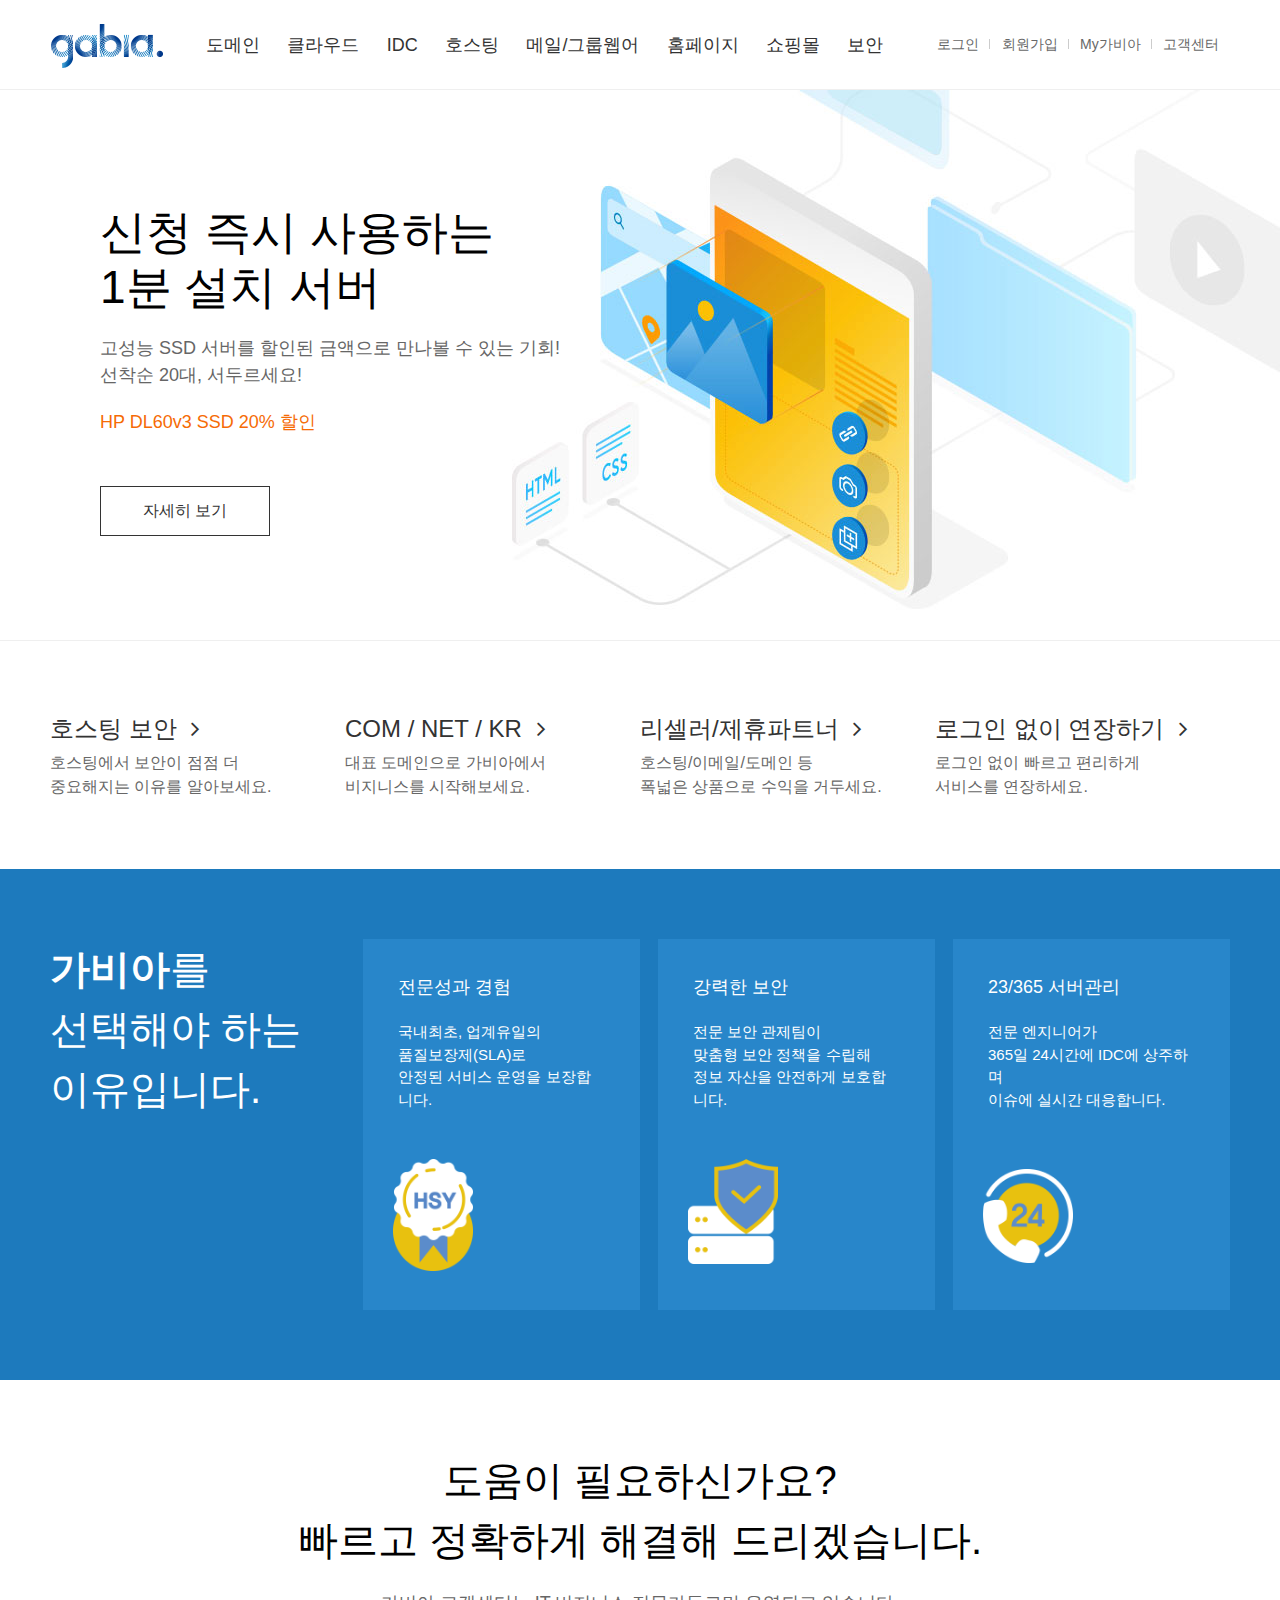
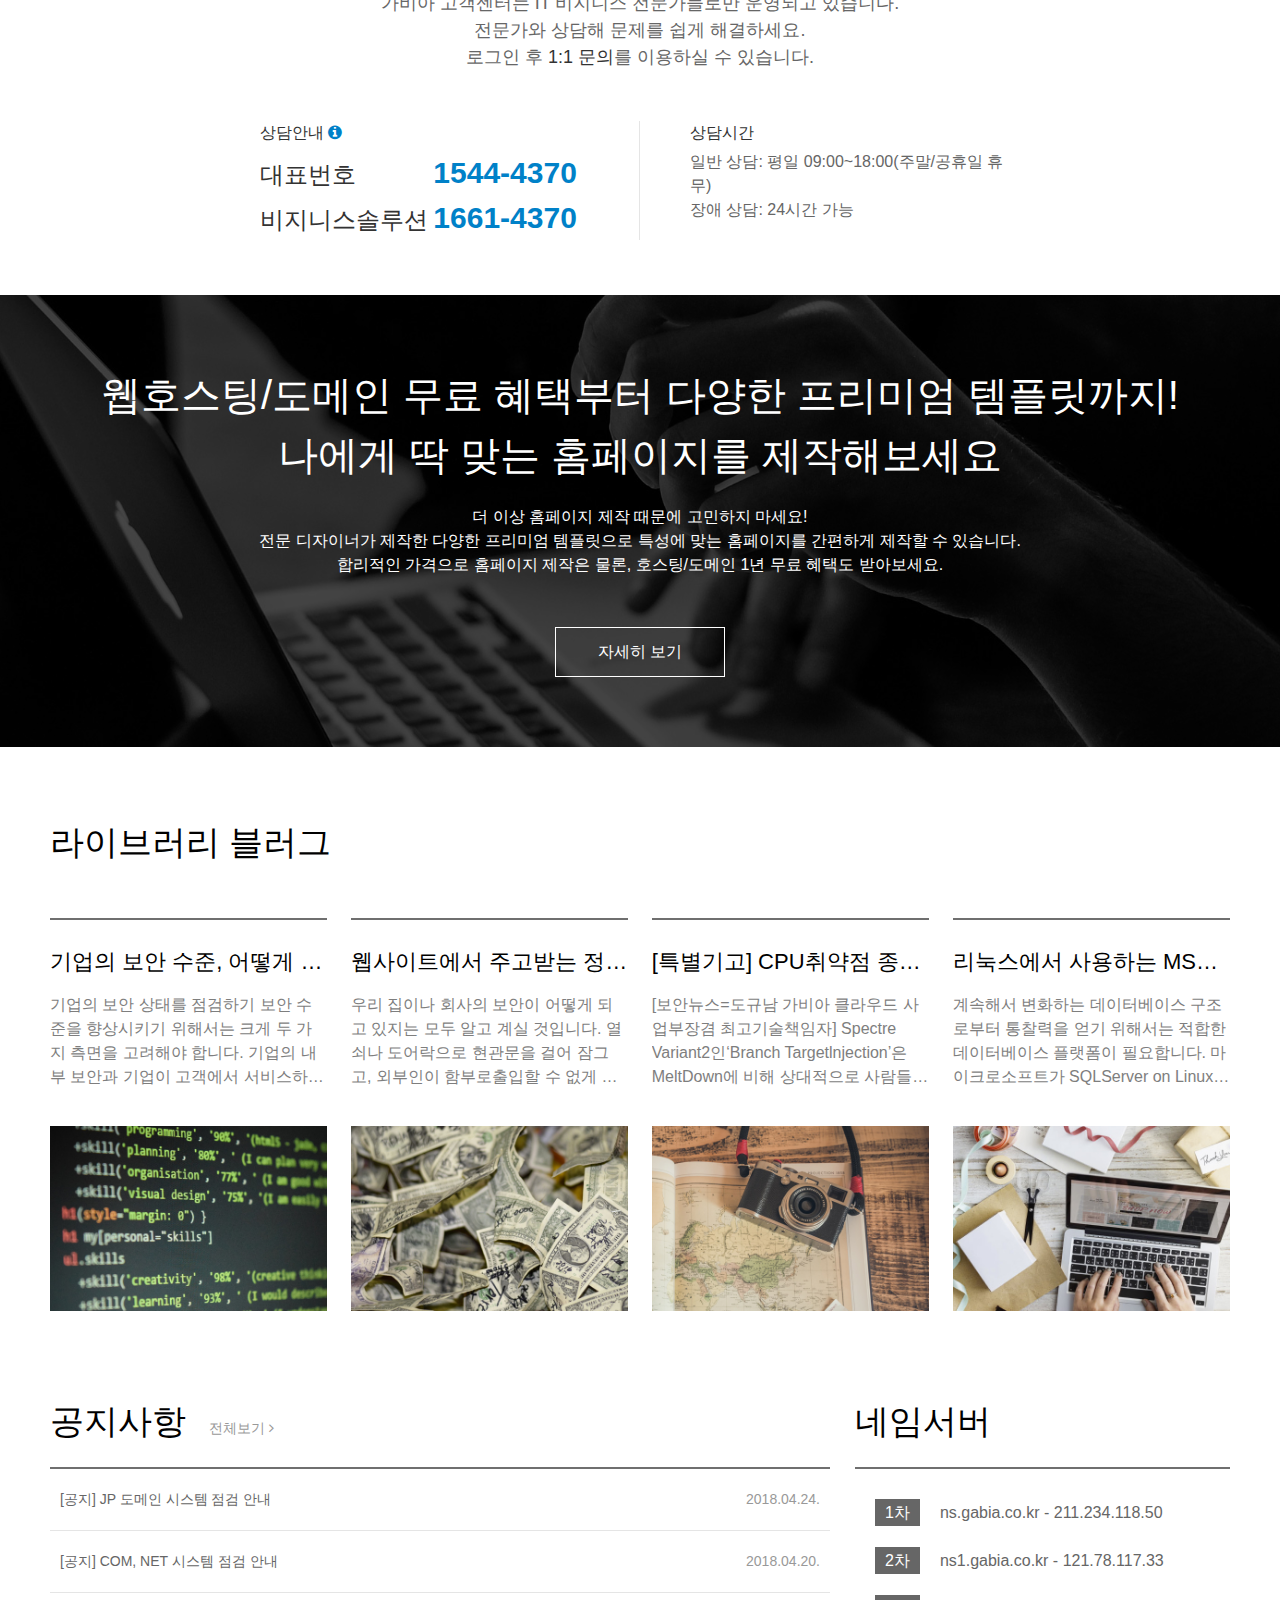
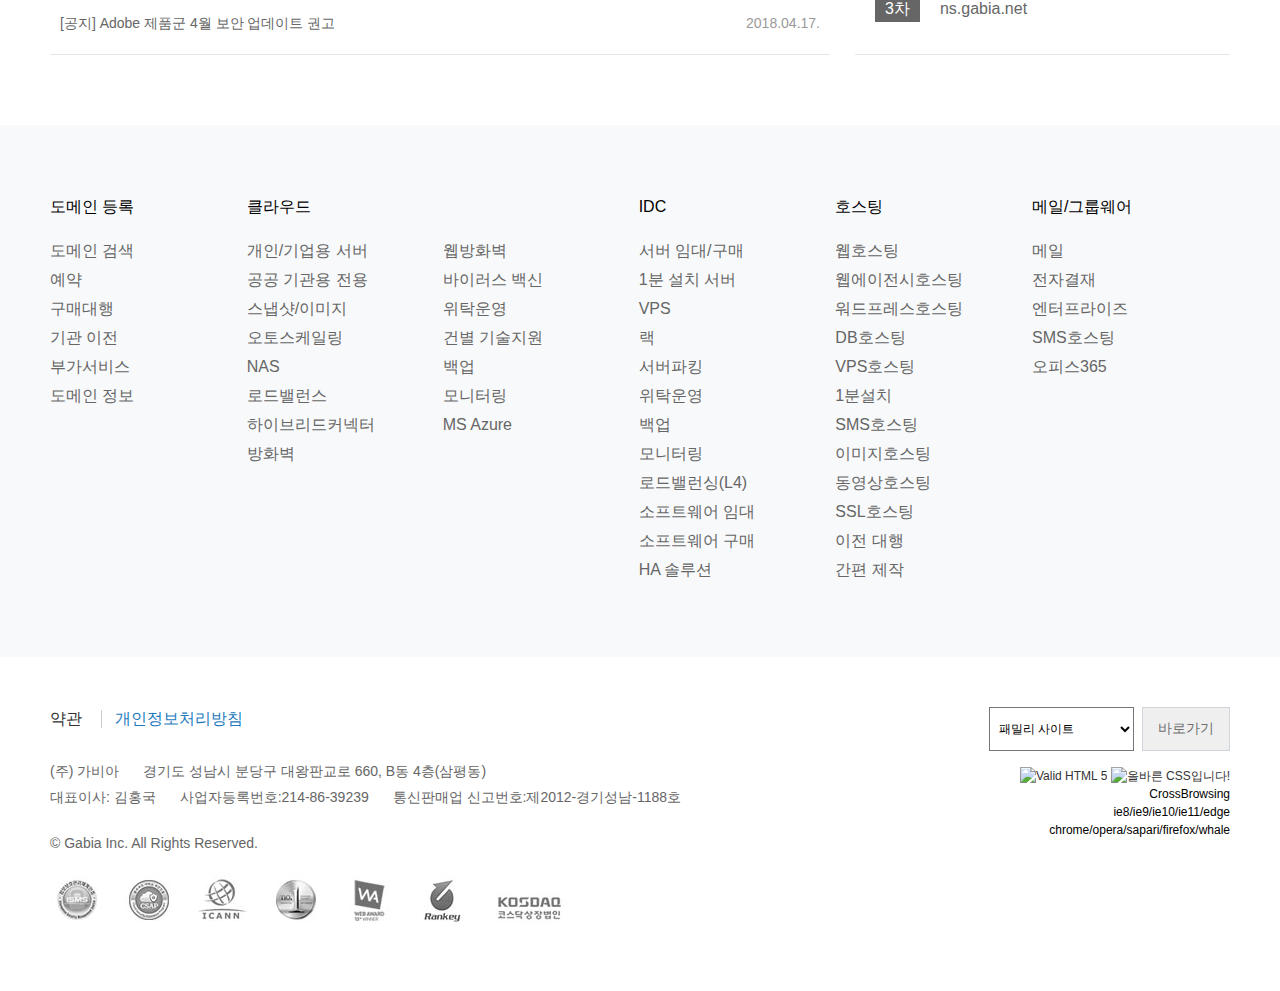
==== gabia/index.html @ 4d536f3e "v1.0_2018.05.11" ====
<!DOCTYPE html>
<html lang="ko">
<head>
	<meta charset="UTF-8">
	<meta name="author" content="suhyun">
	<meta name="description" content="기업사이트 가비아 따라하기 샘플입니다.">
	<meta name="keywords" content="따라하기, 사이트만들기, 기업사이트">
	<title>기업 사이트 샘플</title>

	<!-- style -->
	<link rel="stylesheet" href="assets/css/reset.css">
	<link rel="stylesheet" href="assets/css/style.css">

	<!-- font -->
	<link rel="stylesheet" href="assets/css/font-awesome.css">
    
    <!-- html5shiv -->
    <script src="assets/js/html5shiv.js"></script>
    
    <!-- ie checker -->
    <script src="assets/js/ie-checker.js"></script>
    
    <!--[If IE 8]>
	    <script type="text/javascript">
	        alert("Please Upgrade Your BROWSER !");
	    </script>
	<![endif]-->
</head>
<body>
	<div id="wrap">
		<header id="header">
			<div class="container">
				<div class="header">
					<h1><img src="assets/img/logo.png" alt="가비아"></h1>
					<nav class="gnb">
						<ul>
							<li><a href="#">도메인</a></li>     
							<li><a href="#">클라우드 </a></li>    
							<li><a href="#">IDC </a></li>   
							<li><a href="#">호스팅</a></li>
							<li><a href="#">메일/그룹웹어</a></li>      
							<li><a href="#">홈페이지</a></li>    
							<li><a href="#">쇼핑몰</a></li>    
							<li><a href="#">보안</a></li>
						</ul>
					</nav>
					<ul class="quick">
						<li><a href="#">로그인</a></li>
						<li><a href="#">회원가입</a></li>
						<li><a href="#">My가비아</a></li>
						<li class="last"><a href="#">고객센터</a></li>
					</ul>
				</div>
			</div>
		</header>
		<!-- //header -->

		<main>
			<section id="banner">
				<div class="container">
					<div class="banner">
						<h2>신청 즉시 사용하는<br>1분 설치 서버</h2>
						<p>고성능 SSD 서버를 할인된 금액으로 만나볼 수 있는 기회!<br>선착순 20대, 서두르세요!</p>
						<em>HP DL60v3 SSD 20% 할인</em>
						<a href="#" class="view">자세히 보기</a>
					</div>
				</div>
			</section>
			<!-- //banner -->


		<section id="sbanner">
				<div class="container">
					<div class="sbanner">
						<h3 class="ir">호스팅 보안, 리셀러, 로그인 정보</h3>
						<div>
							<a href="#" target="_blank" title="새창">
								<h4>호스팅 보안 <i class="fa fa-angle-right" aria-hidden="true"></i></h4>
								<p>호스팅에서 보안이 점점 더<br>중요해지는 이유를 알아보세요.</p>
							</a>
						</div>
						<div>
							<a href="#" target="_blank" title="새창">
								<h4>COM / NET / KR <i class="fa fa-angle-right" aria-hidden="true"></i></h4>
								<p>대표 도메인으로 가비아에서<br>비지니스를 시작해보세요.</p>
							</a>
						</div>
						<div>
							<a href="#" target="_blank" title="새창">
								<h4>리셀러/제휴파트너 <i class="fa fa-angle-right" aria-hidden="true"></i></h4>
								<p>호스팅/이메일/도메인 등<br>폭넓은 상품으로 수익을 거두세요.</p>
							</a>
						</div>
						<div>
							<a href="#" target="_blank" title="새창">
								<h4>로그인 없이 연장하기 <i class="fa fa-angle-right" aria-hidden="true"></i></h4>
								<p>로그인 없이 빠르고 편리하게<br>서비스를 연장하세요.</p>
							</a>

						</div>
					</div>
				</div>
			</section>
			<!-- //sbanner -->

		<section id="select">
			<div class="container">
				<div class="select">
					<h3><strong>가비아</strong>를<br> 선택해야 하는<br> 이유입니다.</h3>
					<div class="simg1">
						<h4>전문성과 경험</h4>
						<p>국내최초, 업계유일의<br>품질보장제(SLA)로<br>안정된 서비스 운영을 보장합니다.</p>
					</div>
					<div class="simg2">
						<h4>강력한 보안</h4>
						<p>전문 보안 관제팀이<br>맞춤형 보안 정책을 수립해<br>정보 자산을 안전하게 보호합니다.</p>
					</div>
					<div class="simg3">
						<h4>23/365 서버관리</h4>
						<p>전문 엔지니어가<br>365일 24시간에 IDC에 상주하며<br>이슈에 실시간 대응합니다.</p>
					</div>
				</div>
			</div>
		</section>
		<!-- //select -->


		<section id="infor">
			<div class="container">
				<div class="infor">
					<h3>도움이 필요하신가요?<br>빠르고 정확하게 해결해 드리겠습니다.</h3>
					<p>가비아 고객센터는 IT 비지니스 전문가들로만 운영되고 있습니다.<br>전문가와 상담해 문제를 쉽게 해결하세요.<br>로그인 후 <a href="#">1:1 문의</a>를 이용하실 수 있습니다.</p>
					<div class="infor-box">
						<div class="in-left">
							<h4>상담안내 <a href="#" title="팝업"><i class="fa fa-info-circle" aria-hidden="true"></i></a></h4>
							<ul>
								<li><em>대표번호</em> <strong>1544-4370</strong></li>
								<li><em>비지니스솔루션</em> <strong>1661-4370</strong></li>
							</ul>
						</div>
						<div class="in-right">
							<h4>상담시간</h4>
							<ul>
								<li>일반 상담: 평일 09:00~18:00(주말/공휴일 휴무)</li>
								<li>장애 상담: 24시간 가능</li>
							</ul>
						</div>
					</div>
				</div>
			</div>
		</section>


		<section id="ad">
			<div class="container">
				<div class="ad">
					<h3>웹호스팅/도메인 무료 혜택부터 다양한 프리미엄 템플릿까지!<br>나에게 딱 맞는 홈페이지를 제작해보세요</h3>
					<p>더 이상 홈페이지 제작 때문에 고민하지 마세요!<br>전문 디자이너가 제작한 다양한 프리미엄 템플릿으로 특성에 맞는 홈페이지를 간편하게 제작할 수 있습니다.<br>합리적인 가격으로 홈페이지 제작은 물론, 호스팅/도메인 1년 무료 혜택도 받아보세요.</p>
					<a href="#" class="view" title="새창">자세히 보기</a>
				</div>
			</div>
		</section>
		<!-- //ad -->


		<section id="blog">
			<div class="container">
				<div class="blog">
					<h3>라이브러리 블러그</h3>
					<div class="blog-wrap">
						<div>
							<h4>기업의 보안 수준, 어떻게 높일까?</h4>
							<p>기업의 보안 상태를 점검하기 보안 수준을 향상시키기 위해서는 크게 두 가지 측면을 고려해야 합니다. 기업의 내부 보안과 기업이 고객에서 서비스하는 부분에 대한 보안입니다. 이업 내부...</p>
							<figure>
								<img src="assets/img/blog-bg1.jpg" alt="기업의 보안 수준과 관련된 이미지">
							</figure>
						</div>
						<div>
							<h4>웹사이트에서 주고받는 정보는 어떻게 보호될까?</h4>
							<p>우리 집이나 회사의 보안이 어떻게 되고 있지는 모두 알고 계실 것입니다. 열쇠나 도어락으로 현관문을 걸어 잠그고, 외부인이 함부로출입할 수 없게 통제합니다. 그렇다면 방문하는 웹사이트의...</p>
							<figure>
								<img src="assets/img/blog-bg2.jpg" alt="">
							</figure>
						</div>
						<div>
							<h4>[특별기고] CPU취약점 종합보고서③:Spectre Variant2</h4>
							<p>[보안뉴스=도규남 가비아 클라우드 사업부장겸 최고기술책임자] Spectre Variant2인‘Branch Targetlnjection’은 MeltDown에 비해 상대적으로 사람들이 덜 인지하는 취약점이다. MeltDown 취약점을 방치할 경우 가능한상황에 대해서는 ...</p>
							<figure>
								<img src="assets/img/blog-bg3.jpg" alt="">
							</figure>
						</div>
						<div class="last">
							<h4>리눅스에서 사용하는 MSSQLServer2017</h4>
							<p>계속해서 변화하는 데이터베이스 구조로부터 통찰력을 얻기 위해서는 적합한 데이터베이스 플랫폼이 필요합니다. 마이크로소프트가 SQLServer on Linux 2017을 출시하면서, 이제 SQL Server를 리눅스 운영 환경에서 사용할...</p>
							<figure>
								<img src="assets/img/blog-bg4.jpg" alt="">
							</figure>
						</div>
					</div>
					<div class="notice-wrap">
						<div class="nw-left">
							<h3>공지사항</h3>
								<a href="#" class="total">전체보기 <i class="fa fa-angle-right" aria-hidden="true"></i></a>
								<ul>
									<li><a href="#">[공지] JP 도메인 시스템 점검 안내</a><span>2018.04.24.</span></li>
									<li><a href="#">[공지] COM, NET 시스템 점검 안내</a><span>2018.04.20.</span></li>
									<li><a href="#">[공지] Adobe 제품군 4월 보안 업데이트 권고</a><span>2018.04.17.</span></li>
								</ul>
							</div>
						<div class="nw-right">
							<h3>네임서버</h3>
							<ul>
								<li><span>1차</span>ns.gabia.co.kr - 211.234.118.50</li>
								<li><span>2차</span>ns1.gabia.co.kr - 121.78.117.33</li>
								<li><span>3차</span>ns.gabia.net</li>
							</ul>
						</div>
					</div>
				</div>
			</div>
		</section>
		<!-- //blog -->


		<section id="site">
			<h3 class="ir">사이트 전체 메뉴</h3>
				<div class="container">
					<div class="site">
						<div>
							<h4>도메인 등록</h4>
							<ul>
								<li><a href="#">도메인 검색</a></li>
								<li><a href="#">예약</a></li>
								<li><a href="#">구매대행</a></li>
								<li><a href="#">기관 이전</a></li>
								<li><a href="#">부가서비스</a></li>
								<li><a href="#">도메인 정보</a></li>
							</ul>
						</div>
						<div class="two">
							<h4>클라우드</h4>
							<ul>
								<li><a href="#">개인/기업용 서버</a></li>
								<li><a href="#">웹방화벽</a></li>
								<li><a href="#">공공 기관용 전용</a></li>
								<li><a href="#">바이러스 백신</a></li>
								<li><a href="#">스냅샷/이미지</a></li>
								<li><a href="#">위탁운영</a></li>
								<li><a href="#">오토스케일링</a></li>
								<li><a href="#">건별 기술지원</a></li>
								<li><a href="#">NAS</a></li>
								<li><a href="#">백업</a></li>
								<li><a href="#">로드밸런스</a></li>
								<li><a href="#">모니터링</a></li>
								<li><a href="#">하이브리드커넥터</a></li>
								<li><a href="#">MS Azure</a></li>
								<li><a href="#">방화벽</a></li>
							</ul>
						</div>
						<div>
							<h4>IDC</h4>
							<ul>
								<li><a href="#">서버 임대/구매</a></li>
								<li><a href="#">1분 설치 서버</a></li>
								<li><a href="#">VPS</a></li>
								<li><a href="#">랙</a></li>
								<li><a href="#">서버파킹</a></li>
								<li><a href="#">위탁운영</a></li>
								<li><a href="#">백업</a></li>
								<li><a href="#">모니터링</a></li>
								<li><a href="#">로드밸런싱(L4)</a></li>
								<li><a href="#">소프트웨어 임대</a></li>
								<li><a href="#">소프트웨어 구매</a></li>
								<li><a href="#">HA 솔루션</a></li>
							</ul>
						</div>
						<div>
							<h4>호스팅</h4>
							<ul>
								<li><a href="#">웹호스팅</a></li>
								<li><a href="#">웹에이전시호스팅</a></li>
								<li><a href="#">워드프레스호스팅</a></li>
								<li><a href="#">DB호스팅</a></li>
								<li><a href="#">VPS호스팅</a></li>
								<li><a href="#">1분설치</a></li>
								<li><a href="#">SMS호스팅</a></li>
								<li><a href="#">이미지호스팅</a></li>
								<li><a href="#">동영상호스팅</a></li>
								<li><a href="#">SSL호스팅</a></li>
								<li><a href="#">이전 대행</a></li>
								<li><a href="#">간편 제작</a></li>
							</ul>
						</div>
						<div>
							<h4>메일/그룹웨어</h4>
							<ul>
								<li><a href="#">메일</a></li>
								<li><a href="#">전자결재</a></li>
								<li><a href="#">엔터프라이즈</a></li>
								<li><a href="#">SMS호스팅</a></li>
								<li><a href="#">오피스365</a></li>
							</ul>
						</div>
					</div>
				</div>
			</section>
			<!-- //site -->

		</main>

		<footer id="footer">
			<h3 class="ir">푸터 정보</h3>
			<div class="container">
				<div class="footer">
					<ul class="policy">
						<li><a href="#">약관</a></li>
						<li class="last"><a href="#">개인정보처리방침</a></li>
					</ul>
					<address class="address">
						<ul>
							<li><span>(주) 가비아</span> 경기도 성남시 분당구 대왕판교로 660, B동 4층(삼평동)</li>
							<li><span>대표이사: 김홍국</span> <span>사업자등록번호:214-86-39239</span> 통신판매업 신고번호:제2012-경기성남-1188호</li>
						</ul>
						<p>&copy; Gabia Inc. All Rights Reserved.</p>
					</address>
					<ul class="icon">
						<li><a href="#"><img src="assets/img/footer-bg1.jpg" alt="아이콘설명1"></a></li>
						<li><a href="#"><img src="assets/img/footer-bg2.jpg" alt="아이콘설명2"></a></li>
						<li><a href="#"><img src="assets/img/footer-bg3.jpg" alt="아이콘설명3"></a></li>
						<li><a href="#"><img src="assets/img/footer-bg4.jpg" alt="아이콘설명4"></a></li>
						<li><a href="#"><img src="assets/img/footer-bg5.jpg" alt="아이콘설명5"></a></li>
						<li><a href="#"><img src="assets/img/footer-bg6.jpg" alt="아이콘설명6"></a></li>
						<li><a href="#"><img src="assets/img/footer-bg7.jpg" alt="아이콘설명7"></a></li>
					</ul>
					<div class="family">
						<label for="family-site" class="ir">패밀리 사이트</label>
						<select id="family-site"  title="가비아 패밀리 사이트 목록 바로가기">
							<option value>패밀리 사이트</option>
							<option value="https://naver.com">기업 도메인</option>
							<option value="https://naver.com">하이윅스</option>
							<option value="https://naver.com">IX서비스</option>
						</select>
						<button type="button" class="family-btn">바로가기</button>
					</div>
					<div class="w3c">
                        <a href="http://validator.kldp.org/check?uri=referer"
                    onclick="this.href=this.href.replace(/referer$/,encodeURIComponent(document.URL))"><img
                    src="http://validator.kldp.org/w3cimgs/validate/html5-blue.png" alt="Valid HTML 5" height="15" width="80">
                        </a>
                        <a href="http://jigsaw.w3.org/css-validator/check/referer">
                            <img style="border:0;width:88px;height:15px"
                            src="http://validator.kldp.org/w3cimgs/validate/css-green.png"
                            alt="올바른 CSS입니다!" />
                        </a>
                        <p>CrossBrowsing<br>ie8/ie9/ie10/ie11/edge
                            <br>chrome/opera/sapari/firefox/whale
                        </p>
					</div>
				</div>
			</div>
		</footer>
		<!-- //footer -->
<!-- //footer -->
	</div>
</body>
</html>
---- gabia/assets/css/style.css ----
/* layout */
#wrap {}
#header {height: 89px; border-bottom: 1px solid #efefef;}
#banner {height: 550px; background: url(../img/banner-bg3.jpg) no-repeat center top; }
#sbanner {border-top: 1px solid #efefef;}
#select {background-color: #1d7abd;}
#infor {height: 515px; background-color: #fff; }
#ad {position: relative; background: url(../img/ad-bg.jpg) no-repeat center top;  z-index: 1; background-size: cover;}
#ad:before {content: ''; width: 100%; height: 100%; background-color: rgba(0,0,0,0.7);position:absolute; left:0; top:0;}
#blog {}
#site {background-color: #f8f9fa;}
#footer {}

/* container */
.container {width: 1180px; height: inherit; /* background-color:rgba(0,0,0,0.5); */ margin:0 auto; }

/* header */
.header {overflow: hidden;  }
.header h1 {float: left; padding-top: 24px; padding-right: 30px;}
.header a:hover {color:#1d7abd;}
.header .gnb {float: left;  }
.header .gnb li {display: inline;}
.header .gnb li a {font-size: 18px; padding: 32px 12px; display: inline-block; }
.header .quick {float: right;  }
.header .quick li {position: relative; display: inline;}
.header .quick li:before {content: ''; width: 1px; height: 10px; background-color:#ccc; 
position: absolute; right: 0; top: 1px; }
/* .header .quick li:last-child:before {width: 0; height: 0;} */
.header .quick li.last:before {width: 0; height: 0;}
.header .quick li a {font-size: 14px; padding: 34px 11px 34px 8px; display: inline-block; color: #676767;}

/* banner */
.banner {padding: 115px 50px; }
.banner h2 {font-size: 46px; line-height: 55px; }
.banner p {font-size: 18px;  padding: 20px 0; color: #666;  font-weight: 300;}
.banner em {font-size: 18px; color: #f66b05; display: block;}
.banner .view {font-size: 16px; display: inline-block; margin-top: 50px;  border: 1px solid #333;background-color: #fff; padding: 12px 42px; transition: all 0.3s ease;}
.banner .view:hover {background-color: #000; color: #fff;}

/* sbanner */
.sbanner {overflow: hidden; padding: 70px 0; }
.sbanner > div {float: left; width: 25%; }
.sbanner > div h4 {font-size: 24px; padding-bottom: 4px; }
.sbanner > div h4 i {padding-left: 8px;}
.sbanner > div h4:hover {text-decoration: underline;}
.sbanner > div p {font-size: 16px; color: #676767; }

/* select */
.select {overflow: hidden; padding: 70px 0;}
.select h3 {float: left; width: 25%; font-size: 40px; color:#fff; }
.select > div {float: left; width: 17.5%; margin-left: 1.5%; padding: 3%; height: 300px; }
.select > div.simg1 {background: #2886ca url(../img/select-bg1.png) no-repeat 30px 220px; background-size: 80px; }
.select > div.simg2 {background: #2886ca url(../img/select-bg2.png) no-repeat 30px 220px; background-size: 90px; }
.select > div.simg3 {background: #2886ca url(../img/select-bg3.png) no-repeat 30px 230px; background-size: 90px; }
.ie8 .select > div.simg1 {background: #2886ca url(../img/select-bg1-ie8.png) no-repeat 30px 220px;}
.ie8 .select > div.simg2 {background: #2886ca url(../img/select-bg2-ie8.png) no-repeat 30px 220px;}
.ie8 .select > div.simg3 {background: #2886ca url(../img/select-bg3-ie8.png) no-repeat 30px 220px;}
.select > div h4 {font-size: 18px; color: #fff; padding-bottom: 20px;  }
.select > div p {font-size: 15px; color: #fff; }

/* infor */
.infor {padding: 70px 0; text-align: center;}
.infor h3 {font-size: 40px; padding-bottom: 20px; font-weight: 300;}
.infor p {font-size: 18px; color: #666; padding-bottom: 50px;}
.infor .infor-box {overflow: hidden; text-align: left; padding: 0 210px;}
.infor .infor-box h4 {font-size: 16px; color: #333; padding-bottom: 5px;}
.infor .infor-box h4 i {color: #0081c8;}
.infor .infor-box .in-left {float: left; width: 50%;border-right: 1px solid #e5e5e5; box-sizing: border-box;}
.infor .infor-box .in-left em {font-size: 24px; color: #333; width: 170px; display: inline-block;}
.infor .infor-box .in-left strong {font-size: 30px; color: #0081c8;}
.infor .infor-box .in-right {float: left; width: 50%; padding-left: 50px; box-sizing: border-box;}
.infor .infor-box .in-right li{font-size: 16px; color: #666;}

/* ad */
.ad {padding: 70px 0; text-align: center; z-index: 10; position: relative;}
.ad h3 {font-size: 40px; padding-bottom: 20px; color: #fff;}
.ad p {font-size: 16px; color: #fff;}
.ad .view {font-size: 16px; display: inline-block; margin-top: 50px;  border: 1px solid #fff;padding: 12px 42px; transition: all 0.3s ease; color: #fff;}
.ad .view:hover {background-color: #fff; color: #000;}

/* blog */
.blog {padding: 70px 0;}
.blog h3 {font-size: 34px; margin-bottom: 50px;}
.blog .blog-wrap {overflow: hidden; margin-bottom: 80px; }
.blog .blog-wrap > div {float: left; width: 23.5%; margin-right: 2%; border-top: 2px solid #6f6f6f;}
/* .blog .blog-wrap > div:last-child {margin-right: 0;} */
.blog .blog-wrap > div.last {margin-right: 0;}
.blog .blog-wrap > div h4 {font-size: 22px; padding: 25px 0 15px; overflow: hidden; text-overflow: ellipsis; white-space: nowrap;  }
.blog .blog-wrap > div p {font-size: 16px; color: #7e7e7e; margin-bottom: 40px;  height: 93px;
	overflow: hidden; 
	text-overflow: ellipsis;
      display: -webkit-box;
      -webkit-line-clamp: 4; 
      -webkit-box-orient: vertical;}
.blog .blog-wrap > div figure img {width: 100%;  }
.blog .notice-wrap {overflow: hidden; }
.blog .notice-wrap .nw-left {float: left; width: 780px; }
.blog .notice-wrap .nw-left h3 {font-size: 34px;  margin-bottom: 20px; margin-right: 20px; display: inline-block;}
.blog .notice-wrap .nw-left .total {font-size: 14px; color: #999;  }
.blog .notice-wrap .nw-left ul {border-top: 2px solid #6f6f6f;  }
.blog .notice-wrap .nw-left li {overflow: hidden; padding: 20px 10px;  border-bottom: 1px solid #e5e5e5;}
.blog .notice-wrap .nw-left li a {float: left; width: 80%; color: #666; font-size: 14px;  }
.blog .notice-wrap .nw-left li span {float: right; width: 20%; text-align: right;  font-size: 14px; color:#999; }
.blog .notice-wrap .nw-right {float: right; width: 375px; height: 257px;}
.blog .notice-wrap .nw-right h3 {font-size: 34px;  margin-bottom: 20px;}
.blog .notice-wrap .nw-right ul {border-top: 2px solid #6f6f6f; padding: 20px; border-bottom: 1px solid #e5e5e5; height: 145px; }
.blog .notice-wrap .nw-right ul li {padding: 12px 0; font-size: 16px; color: #666; }
.blog .notice-wrap .nw-right ul li span {background-color: #666; color: #fff; margin-right: 20px; padding:5px 10px;}

/* site */
.site {overflow: hidden;  padding: 70px 0;}
.site > div {width: 16.666%; float: left; }
.site > div h4 {font-size: 16px; /* font-weight: bold; */ padding-bottom: 20px;}
.site > div li {padding-bottom: 5px;}
.site > div li a {font-size: 16px; color: #666;	}
.site > div.two {width: 33.22222%;}
.site > div.two ul {overflow: hidden;}
.site > div.two li {float: left; width: 50%;}

/* footer */
.footer {position: relative; padding: 50px 0;}
.footer .policy {padding-bottom: 30px;  }
.footer .policy li {position: relative; display: inline-block; padding: 0 20px 0 10px;}
.footer .policy li:before {content: ''; width: 1px; height: 18px; background-color: #ccc; position: absolute; right: 0; top: 3px;}
.footer .policy li a {font-size: 16px;}
.footer .policy li:first-child {padding-left: 0;}
/* .footer .policy li:last-child:before {width: 0; height: 0;}
.footer .policy li:last-child a {color: #1d7abd;} */
.footer .policy li.last:before {width: 0; height: 0;}
.footer .policy li.last a {color: #1d7abd;} 
.footer .address {color: #666; font-size: 14px;}
.footer .address li {padding-bottom: 5px;}
.footer .address span {padding-right: 20px;}
.footer .address p {padding:20px 0;}
.footer .icon {overflow: hidden;  }
.footer .icon li {float: left; padding-right: 20px;}
.footer .icon li:last-child {padding-top: 9px;}
.footer .family {position: absolute; right: 0; top: 50px;}
.footer .family select {background-color: #fff; width: 145px; height: 44px; padding-left: 5px; margin-right: 5px;}
.footer .family button {padding: 10px 15px 11px; border: 1px solid #cfd5da; font-size: 14px; color: #707070;}
.ie8 .footer .family button {vertical-align:15px;}
.footer .w3c {position: absolute; right: 0; top: 110px; text-align: right;}


/* sub page */
#sub-banner {background: url(../img/server-bg1.png) repeat-x center top; }
#sub-banner.mail-bg {background: url(../img/mail-bg1.png) repeat-x center top; }
#sub-banner.service-bg {background: url(../img/service-bg1.png) repeat-x center top; }
#sub-banner.hosting-bg {background: url(../img/hosting-bg1.png) repeat-x center top; }
#product-table {}


/* sub-banner */
.sub-banner {overflow: hidden; padding: 80px 0; color: #fff; }
.sub-banner .sub-left {float: left; width: 760px;  }
.sub-banner .sub-left  h2 { font-size: 40px; }
.sub-banner .sub-left p {font-size: 16px;}
.sub-banner .sub-right {float: right; width: 410px;padding-top: 15px; }
.sub-banner .sub-right li {display: inline; margin-left: 10px;}
.sub-banner .sub-right li a {display: inline-block; color: #b2ddf9; font-size: 18px; border: 2px solid #b2ddf9; border-radius: 50px; width: 65px; height: 50px; padding-left: 55px; line-height: 50px;}
.sub-banner li.ic1  a {background: url(../img/hosting-con1.png) no-repeat 18px 13px; }
.sub-banner li.ic2  a {background: url(../img/hosting-con2.png) no-repeat 18px 13px; }
.sub-banner li.ic3  a {background: url(../img/hosting-con3.png) no-repeat 18px 13px; }
.sub-banner .sub-right li a:hover {color:#fff; border-color: #fff;}

/* product-table */
.product-table {padding: 80px 0;}
.product-table .more {text-align: center; padding: 20px 0 40px; font-size: 14px;  }
.product-table .list {  }
.product-table .list li {position: relative; font-size: 14px; line-height: 28px; padding-left: 10px; }
.product-table .list li:before {content: ''; width: 3px; height: 3px; background: #333; position: absolute; left: 0; top: 12px; }
.product-table .list .help {font-size:  18px;}

.product-table .table-title1 {}
.product-table .table-style1 {}

/* table-title1 */
.table-title1 {position: relative; padding-bottom: 20px;}
.table-title1 li {display: inline; }
.table-title1 li a { font-size: 18px; color: #999; padding: 0 10px; }
.table-title1 li.active a {color:#333;}
.table-title1 .detail {position: absolute; right: 0; top: 0; font-size: 18px; color:#1d7abd;}

/* table-style1 */
.table-style1 table {border-top: 2px solid #6f6f6f; border-bottom: 1px solid #9a9a9a; font-size: 16px; text-align: center; color: #666;}
.table-style1 table thead th {background-color:#f9fafc; padding:20px 30px; border-bottom: 1px solid #ccc; border-right: 1px solid #e4e4e4;  }
.table-style1 table thead th:last-child {border-right: 0;  }
.table-style1 table tbody td {padding:20px 30px; border-bottom: 1px solid #e4e4e4;  border-right: 1px solid #e4e4e4;}
.table-style1 table tbody td:last-child {border-right: 0;  }


.table-style1 .left {text-align: left;  }
.table-style1 .center {text-align: center;  }
.table-style1 .black {color: #000; }
.table-style1 .hot {background-color: #ff9900; color: #fff; font-size: 14px; line-height: 20px;padding: 2px 10px 0px 10px;  display: inline-block; vertical-align: 4px;}
.table-style1 .large {font-size: 28px; line-height: 38px; }
.table-style1 .small {font-size: 14px;  }
.table-style1 .view {display: inline-block; padding: 5px 45px; color: #fff; background-color: #3090d6; font-size: 16px;  }





/*.table-style1{}
.table-style1 table {border-top: 2px solid  #6f6f6f; border-bottom: 1px solid  #9a9a9a;}
.table-style1 table thead tr { }
.table-style1 table thead th { background-color: #f9fafc; border-right: 1px solid #e4e4e4; border-bottom: 1px solid #e4e4e4; padding: 20px 0; font-size: 17px; color: #333; }
.table-style1 table thead th:first-child {padding-left: 20px; padding-right: 20px; text-align: left;}
.table-style1 table thead th:last-child {border-right: none; }
.table-style1 table tbody tr{border-bottom: 1px solid #e4e4e4;background-color: #fff;  }
.table-style1 table tbody td { padding: 30px; border-right: 1px solid #e4e4e4; border-bottom: 1px solid #e4e4e4; font-size: 16px; }
.table-style1 table tbody td:last-child {border-right: none;}
.table-style1 table tbody td:first-child {padding-left: 20px; padding-right: 20px; text-align: left;} 
.table-style1 table tbody td h3 {font-size: 28px;}
.table-style1 table tbody td p {font-size: 24px;} 
.table-style1 table tbody td p span {font-size: 16px;}
.table-style1 table tbody td span.event-label { vertical-align: 5px; display: inline-block; margin-left: 5px;  padding: 0 6px; background: #ff9900; color: #fff; font-size: 14px;}
.table-style1 table tbody td span.gt-btn {border: 1px solid #3090d6; padding: 7px 38px; color: #fff; background-color: #3090d6; display: inline-block; font-size: 16px; text-align: center; white-space: nowrap; vertical-align: middle;}
.more { padding: 20px 0 50px; text-align: center; font-size: 16px;}
.text {    width: 100%;    text-align: left; font-size: 16px;     color: #666;}*/

/* table-style2 */
.table-style2{}

/* table-style3 */
.table-style3{}

#sub-select {background-color: #1d7abd; }

/* select */
.sub-select {overflow: hidden; padding: 85px 0;}
.sub-select h3 {float: left; width: 33%; font-size: 40px; font-weight: 300; line-height: 1.3; letter-spacing: -2px; color:#fff; }
.sub-select > div {float: left; width: 26%; height: 300px; margin-left: 1.5%; background-color: #2886ca; padding: 3%;}
.sub-select > div.sel1 {background: #2886ca url(../img/sub-select-bg1.png) no-repeat 30px 30px; background-size: 90px; }
.sub-select > div.sel1 a {color: #fff;}
.sub-select > div.sel2 {background: #2886ca url(../img/sub-select-bg2.png) no-repeat 30px 30px; background-size: 90px; }
.sub-select > div.sel2 a {color: #fff;}
.sub-select > div h4 {font-size: 18px; color: #fff; padding-bottom: 20px; padding-top: 150px;}
.sub-select > div h4 i {padding-left: 10px;}
.sub-select > div p {font-size: 15px; color: #fff; }

#sub-infor {height: 462px; background-color: #fff; }

/* infor */
.sub-infor { padding: 70px 0; text-align: center;}
.sub-infor h3 {font-size: 40px; padding-bottom: 20px; font-weight: 300;}
.sub-infor .sub-view {font-size: 16px; display: inline-block; margin-top: 10px;  border: 1px solid #333;background-color: #fff; padding: 12px 42px; transition: all 0.3s ease;}
.sub-infor .sub-view:hover {background-color: #000; color: #fff;}
.sub-infor .sub-infor-box {overflow: hidden; padding: 45px 210px 0 210px;}
.sub-infor .sub-infor-box .sub-infor-box1 {float: left; width: 50%; box-sizing: border-box;overflow: hidden;}
.sub-infor .sub-infor-box .sub-infor-box2 {float: left; width: 50%; padding-left: 50px; box-sizing: border-box;overflow: hidden;}
.sub-infor .sub-infor-box .sub-infor-box1 h4 {float: left;padding-top: 20px; text-align: center; width: 110px; height: 90px;color: #fff; background: #1d7abd; border-radius: 50%; font-size: 16px;}
.sub-infor .sub-infor-box .sub-infor-box1 ul {float: left;}
.sub-infor .sub-infor-box .sub-infor-box1 li em { font-size: 16px; color: #333; width: 170px; }
.sub-infor .sub-infor-box .sub-infor-box1 li strong {font-size: 16px; color: #0081c8;}
.sub-infor .sub-infor-box .sub-infor-box2 h4 { float: left;text-align: center;padding-top: 20px; width: 110px; height: 110px;color: #fff; background: #1d7abd; border-radius: 50%;  font-size: 16px;}
.sub-infor .sub-infor-box .sub-infor-box2 ul {float: left;}
.sub-infor .sub-infor-box .sub-infor-box2 li em { font-size: 16px; color: #333; width: 170px;}
.sub-infor .sub-infor-box .sub-infor-box2 li strong {font-size: 16px; color: #0081c8;}

/*
.sub-infor .sub-infor-box1 span.sub-title1 { display: table-cell; text-align: center; width: 110px; height: 110px;color: #fff; background: #1d7abd; border-radius: 50%; vertical-align: middle; font-size: 16px;}
.sub-infor .sub-infor-box1 .sub-in-left {width: 50%; }
.sub-infor .sub-infor-box1 .sub-in-left em {font-size: 18px; color: #333; width: 170px; display: inline-block;}
.sub-infor .sub-infor-box1 .sub-in-left span {font-size: 18px; color: #0081c8;}
.sub-infor .sub-infor-box2 .sub-in-right { width: 50%; }
.sub-infor .sub-infor-box2 span.sub-title { display: table-cell; text-align: center; width: 110px; height: 110px;color: #fff; background: #1d7abd; border-radius: 50%; vertical-align: middle; font-size: 16px;}
.sub-infor .sub-infor-box2 .sub-in-right em {font-size: 18px; color: #333; width:170px; display: inline-block;}
.sub-infor .sub-infor-box2 .sub-in-right span {font-size: 18px; color: #0081c8;}*/


.infor .infor-box h4 {font-size: 16px; color: #333; padding-bottom: 5px;}
.infor .infor-box .in-left em {font-size: 24px; color: #333; width: 170px; display: inline-block;}
.infor .infor-box .in-left strong {font-size: 30px; color: #0081c8;}
.infor .infor-box .in-right li{font-size: 16px; color: #666;}
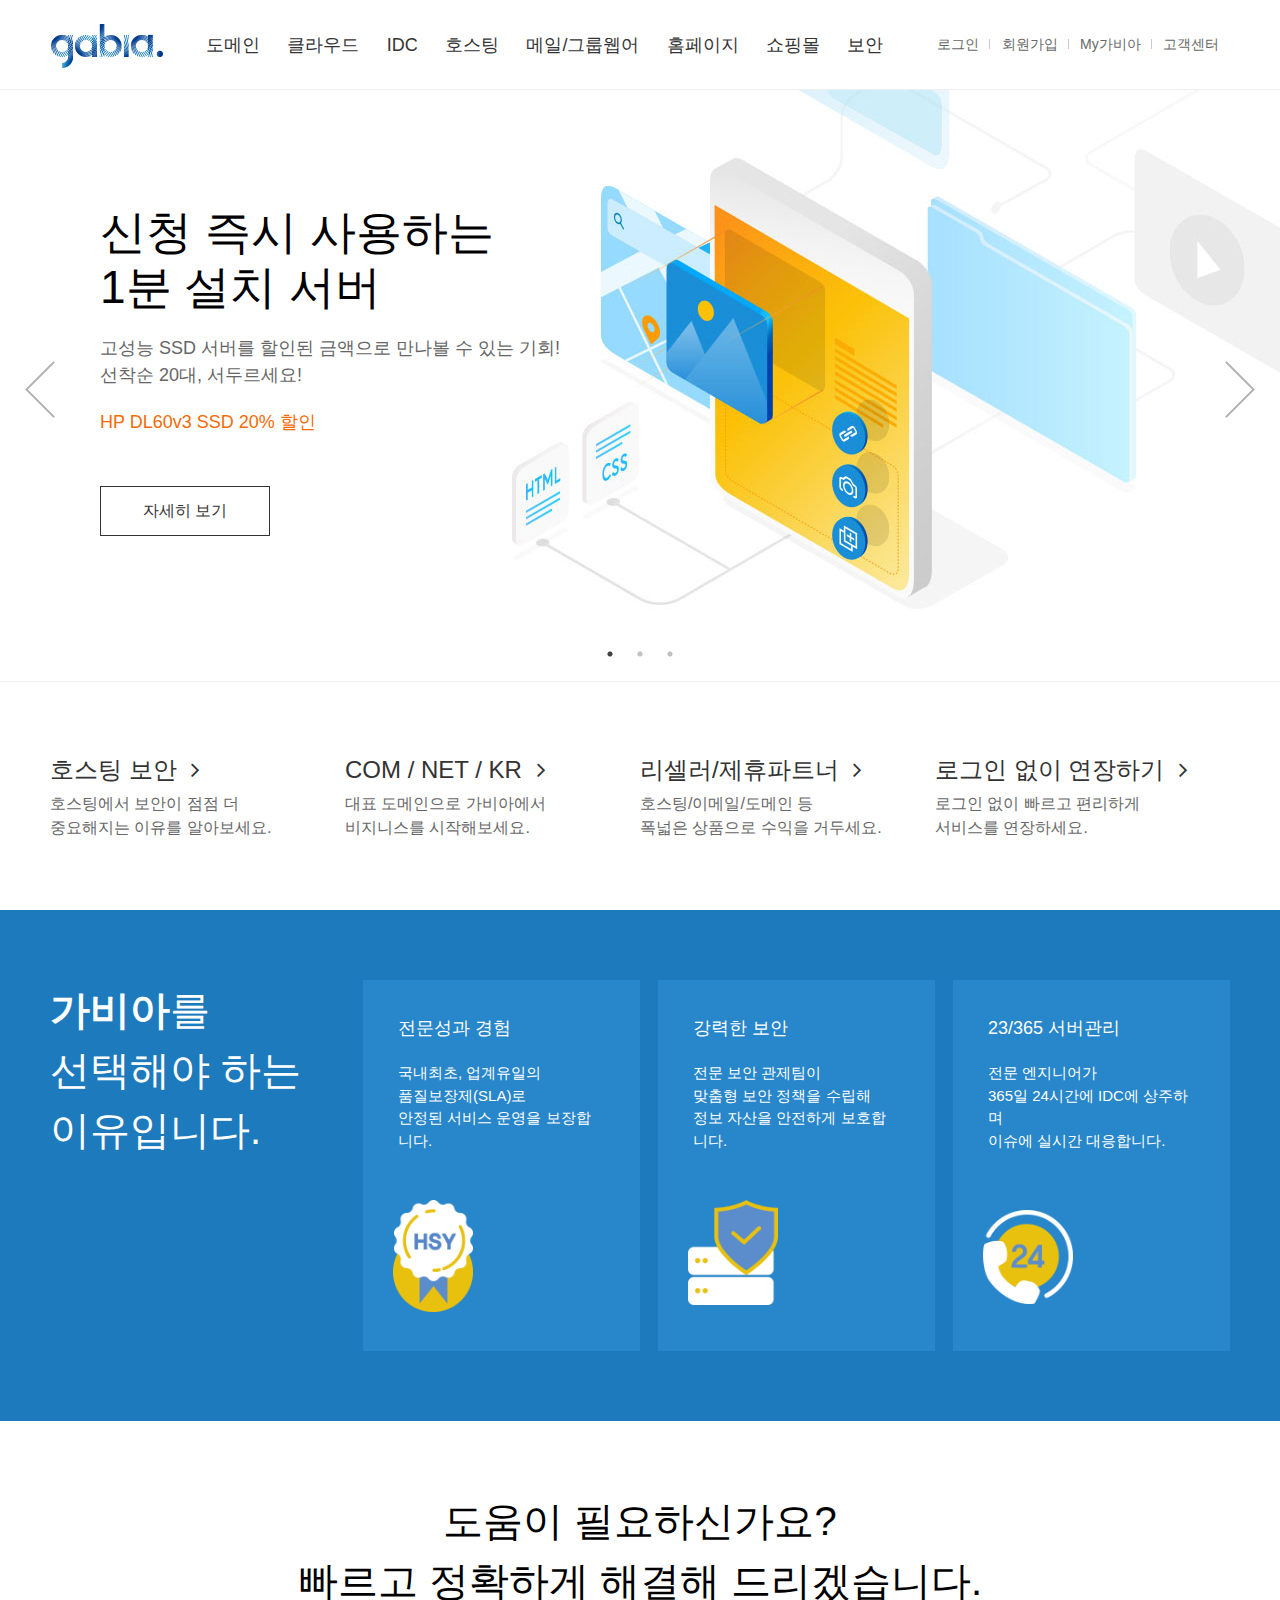
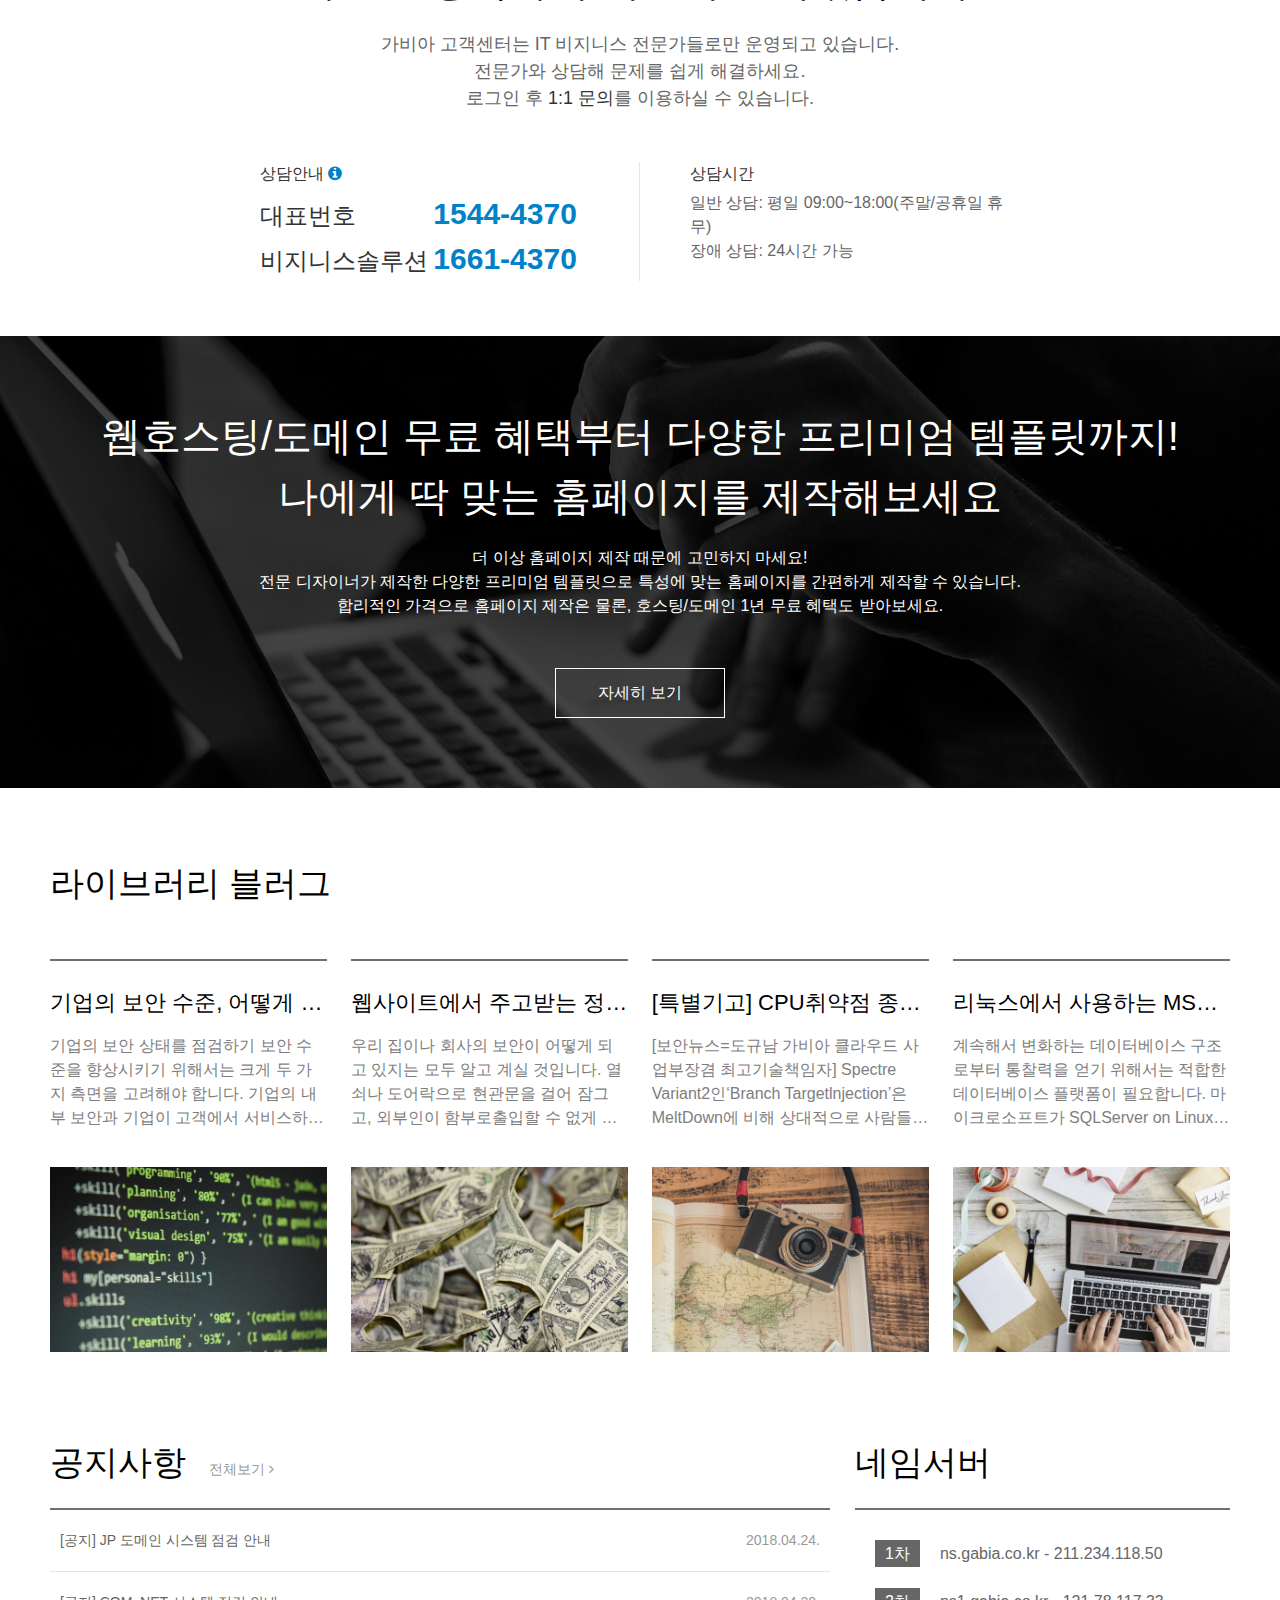
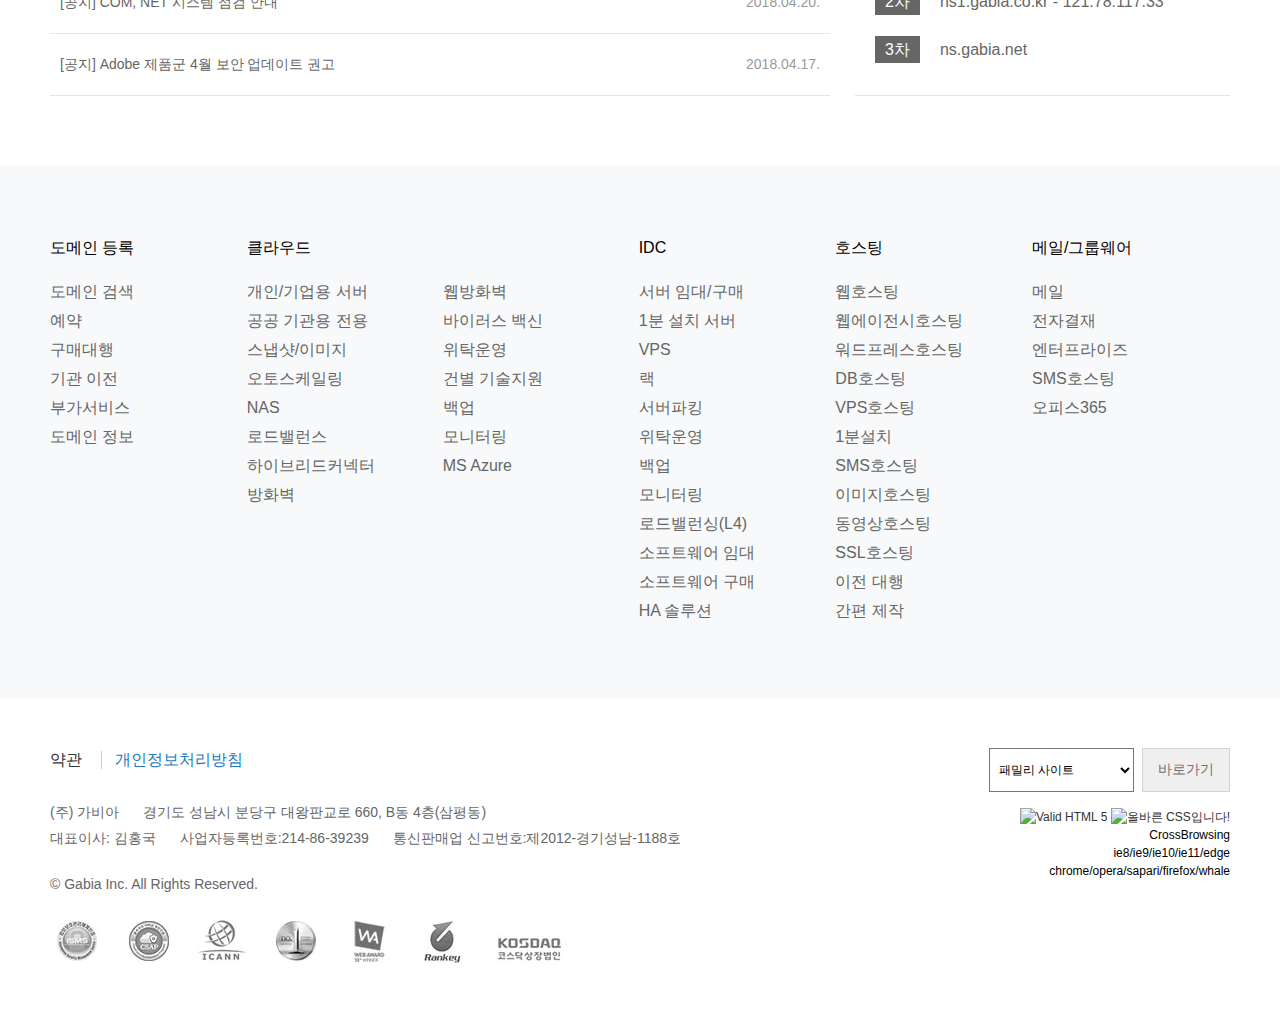
==== commit 6f80e235: "v1.0_2018.05.11" ====
--- a/gabia/index.html
+++ b/gabia/index.html
@@ -10,6 +10,9 @@
 	<!-- style -->
 	<link rel="stylesheet" href="assets/css/reset.css">
 	<link rel="stylesheet" href="assets/css/style.css">
+	<link rel="stylesheet" href="assets/css/slick.css">
+	<link rel="stylesheet" href="assets/css/slick-theme.css">
+	
 
 	<!-- font -->
 	<link rel="stylesheet" href="assets/css/font-awesome.css">
@@ -27,6 +30,13 @@
 	<![endif]-->
 </head>
 <body>
+
+	<div class="skip">
+			<a href="#bolg">블로그</a>
+			<a href="#site">사이트맵</a>
+		</div>
+
+
 	<div id="wrap">
 		<header id="header">
 			<div class="container">
@@ -57,19 +67,41 @@
 
 		<main>
 			<section id="banner">
-				<div class="container">
-					<div class="banner">
-						<h2>신청 즉시 사용하는<br>1분 설치 서버</h2>
-						<p>고성능 SSD 서버를 할인된 금액으로 만나볼 수 있는 기회!<br>선착순 20대, 서두르세요!</p>
-						<em>HP DL60v3 SSD 20% 할인</em>
-						<a href="#" class="view">자세히 보기</a>
+				<div class="banner-img1">
+					<div class="container">
+						<div class="banner">
+							<h2>신청 즉시 사용하는<br>1분 설치 서버</h2>
+							<p>고성능 SSD 서버를 할인된 금액으로 만나볼 수 있는 기회!<br>선착순 20대, 서두르세요!</p>
+							<em>HP DL60v3 SSD 20% 할인</em>
+							<a href="#" class="view">자세히 보기</a>
+						</div>
+					</div>
+				</div>
+				<div class="banner-img2">
+					<div class="container">
+						<div class="banner">
+							<h2>신청 즉시 사용하는<br>1분 설치 서버</h2>
+							<p>고성능 SSD 서버를 할인된 금액으로 만나볼 수 있는 기회!<br>선착순 20대, 서두르세요!</p>
+							<em>HP DL60v3 SSD 20% 할인</em>
+							<a href="#" class="view">자세히 보기</a>
+						</div>
+					</div>
+				</div>
+				<div class="banner-img3">
+					<div class="container">
+						<div class="banner">
+							<h2>신청 즉시 사용하는<br>1분 설치 서버</h2>
+							<p>고성능 SSD 서버를 할인된 금액으로 만나볼 수 있는 기회!<br>선착순 20대, 서두르세요!</p>
+							<em>HP DL60v3 SSD 20% 할인</em>
+							<a href="#" class="view">자세히 보기</a>
+						</div>
 					</div>
 				</div>
 			</section>
 			<!-- //banner -->
 
 
-		<section id="sbanner">
+			<section id="sbanner">
 				<div class="container">
 					<div class="sbanner">
 						<h3 class="ir">호스팅 보안, 리셀러, 로그인 정보</h3>
@@ -362,5 +394,17 @@
 		<!-- //footer -->
 <!-- //footer -->
 	</div>
+	<!-- script -->
+	<script src="assets/js/jquery.min_1.12.4.js"></script>
+	<script src="assets/js/slick.min.js"></script>
+	<script>
+		$(document).ready(function(){
+			$('#banner').slick({
+				autoplay: true,
+				autoplaySpeed: 3000,
+				dots: true
+			});
+		});		
+	</script>
 </body>
 </html>--- a/gabia/assets/css/style.css
+++ b/gabia/assets/css/style.css
@@ -1,7 +1,7 @@
-/* layout */
+/*main layout */
 #wrap {}
 #header {height: 89px; border-bottom: 1px solid #efefef;}
-#banner {height: 550px; background: url(../img/banner-bg3.jpg) no-repeat center top; }
+#banner {}
 #sbanner {border-top: 1px solid #efefef;}
 #select {background-color: #1d7abd;}
 #infor {height: 515px; background-color: #fff; }
@@ -11,8 +11,26 @@
 #site {background-color: #f8f9fa;}
 #footer {}
 
+/* sub page layout */
+#sub-banner {background: url(../img/server-bg1.png) repeat-x center top; }
+#sub-banner.mail-bg {background: url(../img/mail-bg1.png) repeat-x center top; }
+#sub-banner.service-bg {background: url(../img/service-bg1.png) repeat-x center top; }
+#sub-banner.hosting-bg {background: url(../img/hosting-bg1.png) repeat-x center top; }
+#product-table {}
+#select2 {background-color: #1d7abd; }
+#select5 {background-color: #1d7abd; }
+#infor2{}
+
+
 /* container */
 .container {width: 1180px; height: inherit; /* background-color:rgba(0,0,0,0.5); */ margin:0 auto; }
+
+/* skip */
+.skip {position: relative;}
+.skip a {position: absolute; left: 0; top: -50px; width: 140px; border: 1px solid #444; background: #333; color:#fff; text-align: center; padding: 10px 0;}
+.skip a:focus, .skip a:active {top:0;}
+
+
 
 /* header */
 .header {overflow: hidden;  }
@@ -36,6 +54,9 @@
 .banner em {font-size: 18px; color: #f66b05; display: block;}
 .banner .view {font-size: 16px; display: inline-block; margin-top: 50px;  border: 1px solid #333;background-color: #fff; padding: 12px 42px; transition: all 0.3s ease;}
 .banner .view:hover {background-color: #000; color: #fff;}
+.banner-img1 { background: url(../img/banner-bg3.jpg) no-repeat center top;  }
+.banner-img2 { background: url(../img/banner-bg3.jpg) no-repeat center top;  }
+.banner-img3 { background: url(../img/banner-bg3.jpg) no-repeat center top;  }
 
 /* sbanner */
 .sbanner {overflow: hidden; padding: 70px 0; }
@@ -58,6 +79,28 @@
 .select > div h4 {font-size: 18px; color: #fff; padding-bottom: 20px;  }
 .select > div p {font-size: 15px; color: #fff; }
 
+/* select2 */
+.select2 {overflow: hidden; padding: 70px 0;}
+.select2 h3 {float: left; width: 32.333%;  margin-right: 1.5%; font-size: 40px; color:#fff; font-weight: 300; line-height: 1.3; letter-spacing: -2px; }
+.select2 > div {float: left; width: 26.3333%; margin-right: 1.5%; padding: 3%; height: 300px; }
+.select2 > div.simg1 {background: #2886ca url(../img/select2-bg1.png) no-repeat 30px 30px; background-size: 80px; }
+.select2 > div.simg2 {background: #2886ca url(../img/select2-bg2.png) no-repeat 30px 30px; background-size: 90px; margin-right: 0%;}
+.select2 > div h4 {font-size: 18px; color: #fff; padding-bottom: 20px; padding-top: 150px;}
+.select2 > div h4 i {padding-left: 10px;}
+.select2 > div p {font-size: 15px; color: #fff; }
+
+/* select5 */
+.select5 {overflow: hidden; padding: 70px 0;  }
+.select5 h3 {float: left; width: 32.333%; margin-right: 1.5%; font-size: 40px; color:#fff; font-weight: 300; line-height: 1.3; letter-spacing: -2px; }
+.select5 > div {float: left; width: 26.3333%; margin-right: 1.5%; margin-bottom: 1.5%; padding: 3%; height: 300px; }
+.select5 > div.simg1 {background: #2886ca url(../img/select5-bg1.png) no-repeat 30px 30px; background-size: 80px; }
+.select5 > div.simg2 {background: #2886ca url(../img/select5-bg2.png) no-repeat 30px 30px; background-size: 90px; margin-right: 0%; }
+.select5 > div.simg3 {background: #2886ca url(../img/select5-bg3.png) no-repeat 30px 30px; background-size: 90px; }
+.select5 > div.simg4 {background: #2886ca url(../img/select5-bg4.png) no-repeat 30px 30px; background-size: 90px; }
+.select5 > div.simg5 {background: #2886ca url(../img/select5-bg5.png) no-repeat 30px 30px; background-size: 90px; margin-right: 0%; }
+.select5 > div  h4 {font-size: 18px; color: #fff; padding-bottom: 20px; padding-top: 150px;  }
+.select5 > div  p {font-size: 15px; color: #fff;  }
+
 /* infor */
 .infor {padding: 70px 0; text-align: center;}
 .infor h3 {font-size: 40px; padding-bottom: 20px; font-weight: 300;}
@@ -70,6 +113,26 @@
 .infor .infor-box .in-left strong {font-size: 30px; color: #0081c8;}
 .infor .infor-box .in-right {float: left; width: 50%; padding-left: 50px; box-sizing: border-box;}
 .infor .infor-box .in-right li{font-size: 16px; color: #666;}
+
+/* infor2 */
+.infor2 {padding: 70px 0; text-align: center;  }
+.infor2 h3 {font-size: 40px; padding-bottom: 20px; font-weight: 300;   }
+.infor2 .infor-btn {font-size: 16px; display: inline-block; border: 1px solid #333; background-color: #fff; padding: 12px 42px; transition: all 0.3s ease; margin-bottom: 50px;  }
+.infor2 .infor-btn:hover {background-color: #000; color: #fff;}
+.infor2 .infor-box {overflow: hidden; text-align: left; padding: 0 150px; }
+.infor2 .infor-box .in-left {overflow: hidden; width: 50%; float: left;  }
+.infor2 .infor-box .in-left h4 {float: left; width: 110px; height: 80px; background-color: #1d7abd; border-radius: 50%; /* box-sizing: border-box; */color: #fff; font-size: 16px; text-align: center; padding-top: 30px;}
+.infor2 .infor-box .in-left ul {float: left; padding: 25px 0 0 20px;  }
+.infor2 .infor-box .in-left li {padding-bottom: 10px; font-size: 16px; }
+.infor2 .infor-box .in-left li em {width: 160px; display: inline-block;  }
+.infor2 .infor-box .in-left li strong {color: #1d7abd;  }
+.infor2 .infor-box .in-right {overflow: hidden; width: 50%; float: left; }
+.infor2 .infor-box .in-right h4 {float: left; width: 110px; height: 90px; background-color: #1d7abd; border-radius: 50%; /* box-sizing: border-box; */color: #fff; font-size: 16px; text-align: center; padding-top: 20px; }
+.infor2 .infor-box .in-right ul {float: left; padding: 25px 0 0 20px;  }
+.infor2 .infor-box .in-right li {padding-bottom: 10px; font-size: 16px; }
+.infor2 .infor-box .in-right li em {width: 90px; display: inline-block;  }
+.infor2 .infor-box .in-right li strong {color: #1d7abd;  }
+
 
 /* ad */
 .ad {padding: 70px 0; text-align: center; z-index: 10; position: relative;}
@@ -142,12 +205,7 @@
 .footer .w3c {position: absolute; right: 0; top: 110px; text-align: right;}
 
 
-/* sub page */
-#sub-banner {background: url(../img/server-bg1.png) repeat-x center top; }
-#sub-banner.mail-bg {background: url(../img/mail-bg1.png) repeat-x center top; }
-#sub-banner.service-bg {background: url(../img/service-bg1.png) repeat-x center top; }
-#sub-banner.hosting-bg {background: url(../img/hosting-bg1.png) repeat-x center top; }
-#product-table {}
+
 
 
 /* sub-banner */
@@ -187,8 +245,6 @@
 .table-style1 table thead th:last-child {border-right: 0;  }
 .table-style1 table tbody td {padding:20px 30px; border-bottom: 1px solid #e4e4e4;  border-right: 1px solid #e4e4e4;}
 .table-style1 table tbody td:last-child {border-right: 0;  }
-
-
 .table-style1 .left {text-align: left;  }
 .table-style1 .center {text-align: center;  }
 .table-style1 .black {color: #000; }
@@ -201,79 +257,6 @@
 
 
 
-/*.table-style1{}
-.table-style1 table {border-top: 2px solid  #6f6f6f; border-bottom: 1px solid  #9a9a9a;}
-.table-style1 table thead tr { }
-.table-style1 table thead th { background-color: #f9fafc; border-right: 1px solid #e4e4e4; border-bottom: 1px solid #e4e4e4; padding: 20px 0; font-size: 17px; color: #333; }
-.table-style1 table thead th:first-child {padding-left: 20px; padding-right: 20px; text-align: left;}
-.table-style1 table thead th:last-child {border-right: none; }
-.table-style1 table tbody tr{border-bottom: 1px solid #e4e4e4;background-color: #fff;  }
-.table-style1 table tbody td { padding: 30px; border-right: 1px solid #e4e4e4; border-bottom: 1px solid #e4e4e4; font-size: 16px; }
-.table-style1 table tbody td:last-child {border-right: none;}
-.table-style1 table tbody td:first-child {padding-left: 20px; padding-right: 20px; text-align: left;} 
-.table-style1 table tbody td h3 {font-size: 28px;}
-.table-style1 table tbody td p {font-size: 24px;} 
-.table-style1 table tbody td p span {font-size: 16px;}
-.table-style1 table tbody td span.event-label { vertical-align: 5px; display: inline-block; margin-left: 5px;  padding: 0 6px; background: #ff9900; color: #fff; font-size: 14px;}
-.table-style1 table tbody td span.gt-btn {border: 1px solid #3090d6; padding: 7px 38px; color: #fff; background-color: #3090d6; display: inline-block; font-size: 16px; text-align: center; white-space: nowrap; vertical-align: middle;}
-.more { padding: 20px 0 50px; text-align: center; font-size: 16px;}
-.text {    width: 100%;    text-align: left; font-size: 16px;     color: #666;}*/
-
-/* table-style2 */
-.table-style2{}
-
-/* table-style3 */
-.table-style3{}
-
-#sub-select {background-color: #1d7abd; }
-
-/* select */
-.sub-select {overflow: hidden; padding: 85px 0;}
-.sub-select h3 {float: left; width: 33%; font-size: 40px; font-weight: 300; line-height: 1.3; letter-spacing: -2px; color:#fff; }
-.sub-select > div {float: left; width: 26%; height: 300px; margin-left: 1.5%; background-color: #2886ca; padding: 3%;}
-.sub-select > div.sel1 {background: #2886ca url(../img/sub-select-bg1.png) no-repeat 30px 30px; background-size: 90px; }
-.sub-select > div.sel1 a {color: #fff;}
-.sub-select > div.sel2 {background: #2886ca url(../img/sub-select-bg2.png) no-repeat 30px 30px; background-size: 90px; }
-.sub-select > div.sel2 a {color: #fff;}
-.sub-select > div h4 {font-size: 18px; color: #fff; padding-bottom: 20px; padding-top: 150px;}
-.sub-select > div h4 i {padding-left: 10px;}
-.sub-select > div p {font-size: 15px; color: #fff; }
-
-#sub-infor {height: 462px; background-color: #fff; }
-
-/* infor */
-.sub-infor { padding: 70px 0; text-align: center;}
-.sub-infor h3 {font-size: 40px; padding-bottom: 20px; font-weight: 300;}
-.sub-infor .sub-view {font-size: 16px; display: inline-block; margin-top: 10px;  border: 1px solid #333;background-color: #fff; padding: 12px 42px; transition: all 0.3s ease;}
-.sub-infor .sub-view:hover {background-color: #000; color: #fff;}
-.sub-infor .sub-infor-box {overflow: hidden; padding: 45px 210px 0 210px;}
-.sub-infor .sub-infor-box .sub-infor-box1 {float: left; width: 50%; box-sizing: border-box;overflow: hidden;}
-.sub-infor .sub-infor-box .sub-infor-box2 {float: left; width: 50%; padding-left: 50px; box-sizing: border-box;overflow: hidden;}
-.sub-infor .sub-infor-box .sub-infor-box1 h4 {float: left;padding-top: 20px; text-align: center; width: 110px; height: 90px;color: #fff; background: #1d7abd; border-radius: 50%; font-size: 16px;}
-.sub-infor .sub-infor-box .sub-infor-box1 ul {float: left;}
-.sub-infor .sub-infor-box .sub-infor-box1 li em { font-size: 16px; color: #333; width: 170px; }
-.sub-infor .sub-infor-box .sub-infor-box1 li strong {font-size: 16px; color: #0081c8;}
-.sub-infor .sub-infor-box .sub-infor-box2 h4 { float: left;text-align: center;padding-top: 20px; width: 110px; height: 110px;color: #fff; background: #1d7abd; border-radius: 50%;  font-size: 16px;}
-.sub-infor .sub-infor-box .sub-infor-box2 ul {float: left;}
-.sub-infor .sub-infor-box .sub-infor-box2 li em { font-size: 16px; color: #333; width: 170px;}
-.sub-infor .sub-infor-box .sub-infor-box2 li strong {font-size: 16px; color: #0081c8;}
-
-/*
-.sub-infor .sub-infor-box1 span.sub-title1 { display: table-cell; text-align: center; width: 110px; height: 110px;color: #fff; background: #1d7abd; border-radius: 50%; vertical-align: middle; font-size: 16px;}
-.sub-infor .sub-infor-box1 .sub-in-left {width: 50%; }
-.sub-infor .sub-infor-box1 .sub-in-left em {font-size: 18px; color: #333; width: 170px; display: inline-block;}
-.sub-infor .sub-infor-box1 .sub-in-left span {font-size: 18px; color: #0081c8;}
-.sub-infor .sub-infor-box2 .sub-in-right { width: 50%; }
-.sub-infor .sub-infor-box2 span.sub-title { display: table-cell; text-align: center; width: 110px; height: 110px;color: #fff; background: #1d7abd; border-radius: 50%; vertical-align: middle; font-size: 16px;}
-.sub-infor .sub-infor-box2 .sub-in-right em {font-size: 18px; color: #333; width:170px; display: inline-block;}
-.sub-infor .sub-infor-box2 .sub-in-right span {font-size: 18px; color: #0081c8;}*/
-
-
-.infor .infor-box h4 {font-size: 16px; color: #333; padding-bottom: 5px;}
-.infor .infor-box .in-left em {font-size: 24px; color: #333; width: 170px; display: inline-block;}
-.infor .infor-box .in-left strong {font-size: 30px; color: #0081c8;}
-.infor .infor-box .in-right li{font-size: 16px; color: #666;}
-
-
-
-
+
+
+
